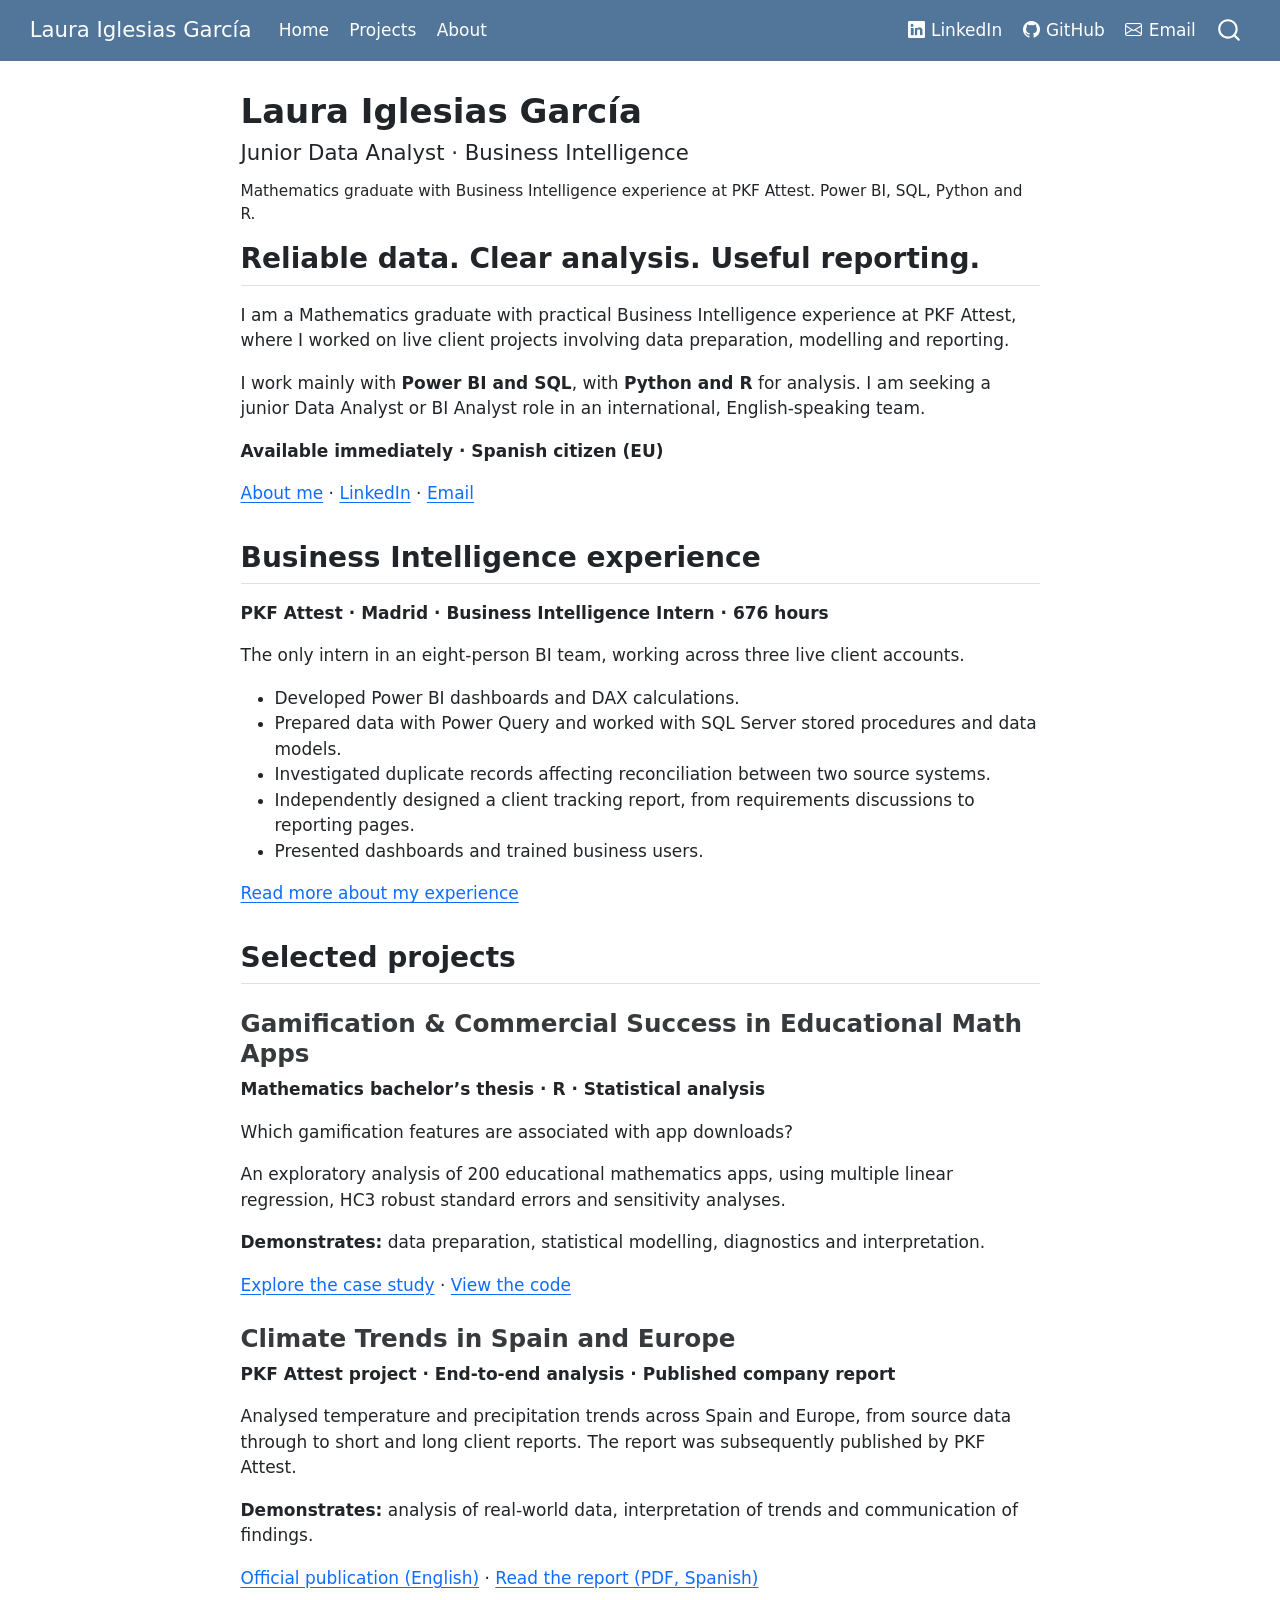
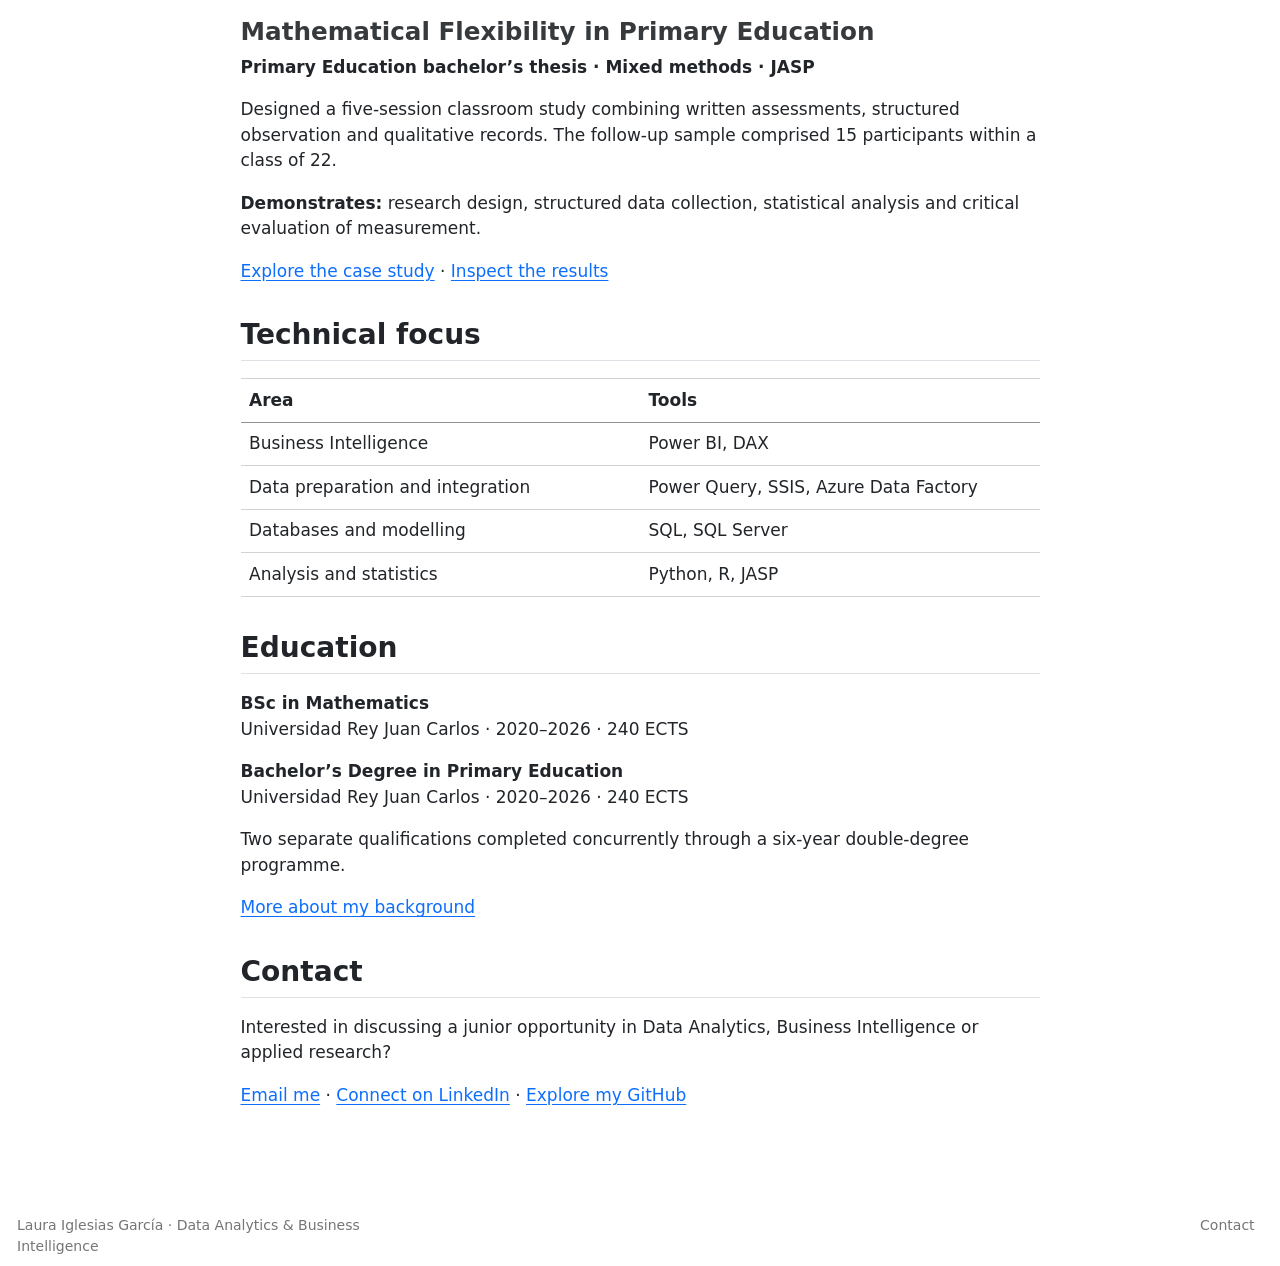
==== index.html @ 3c21c592 "Built site for gh-pages" ====
<!DOCTYPE html>
<html xmlns="http://www.w3.org/1999/xhtml" lang="en" xml:lang="en"><head>

<meta charset="utf-8">
<meta name="generator" content="quarto-1.11.9">

<meta name="viewport" content="width=device-width, initial-scale=1.0, user-scalable=yes">

<meta name="description" content="Mathematics graduate with Business Intelligence experience at PKF Attest. Power BI, SQL, Python and R.">

<title>Laura Iglesias García</title>
<style>
/* Default styles provided by pandoc.
** See https://pandoc.org/MANUAL.html#variables-for-html for config info.
*/
span.smallcaps{font-variant: small-caps;}
div.columns{display: flex; gap: 1.5em;}
div.column{flex: auto;}
@media screen {
div.columns{gap: min(4vw, 1.5em);}
div.column{overflow-x: auto;}
}
div.hanging-indent{margin-left: 1.5em; text-indent: -1.5em;}
ul.task-list{list-style: none;}
ul.task-list li input[type="checkbox"] {
  width: 0.8em;
  margin: 0 0.8em 0.2em -1em; /* quarto-specific, see https://github.com/quarto-dev/quarto-cli/issues/4556 */ 
  vertical-align: middle;
}
</style>


<script src="site_libs/quarto-nav/quarto-nav.js"></script>
<script src="site_libs/quarto-nav/headroom.min.js"></script>
<script src="site_libs/clipboard/clipboard.min.js"></script>
<script src="site_libs/quarto-search/autocomplete.umd.js"></script>
<script src="site_libs/quarto-search/fuse.min.js"></script>
<script src="site_libs/quarto-search/quarto-search.js"></script>
<meta name="quarto:offset" content="./">
<script src="site_libs/quarto-html/quarto.js" type="module"></script>
<script src="site_libs/quarto-html/tabsets/tabsets.js" type="module"></script>
<script src="site_libs/quarto-html/scrollable-regions/scrollable-regions.js" type="module"></script>
<script src="site_libs/quarto-html/popper.min.js"></script>
<script src="site_libs/quarto-html/tippy.umd.min.js"></script>
<script src="site_libs/quarto-html/anchor.min.js"></script>
<link href="site_libs/quarto-html/tippy.css" rel="stylesheet">
<link href="site_libs/quarto-html/quarto-syntax-highlighting-63b5708e65d6cd79cd7618c58d0c21e7.css" rel="stylesheet" id="quarto-text-highlighting-styles">
<script src="site_libs/bootstrap/bootstrap.min.js"></script>
<link href="site_libs/bootstrap/bootstrap-icons.css" rel="stylesheet">
<link href="site_libs/bootstrap/bootstrap-496f847ee350b268dad36aec68740ad7.min.css" rel="stylesheet" append-hash="true" id="quarto-bootstrap" data-mode="light">
<script id="quarto-search-options" type="application/json">{
  "location": "navbar",
  "copy-button": false,
  "collapse-after": 3,
  "panel-placement": "end",
  "type": "overlay",
  "limit": 50,
  "keyboard-shortcut": [
    "f",
    "/",
    "s"
  ],
  "show-item-context": false,
  "language": {
    "search-no-results-text": "No results",
    "search-matching-documents-text": "matching documents",
    "search-copy-link-title": "Copy link to search",
    "search-hide-matches-text": "Hide additional matches",
    "search-more-match-text": "more match in this document",
    "search-more-matches-text": "more matches in this document",
    "search-clear-button-title": "Clear",
    "search-text-placeholder": "",
    "search-detached-cancel-button-title": "Cancel",
    "search-submit-button-title": "Submit",
    "search-label": "Search"
  }
}</script>


<meta property="og:title" content="Laura Iglesias García">
<meta property="og:description" content="Mathematics graduate with Business Intelligence experience at PKF Attest. Power BI, SQL, Python and R.">
<meta property="og:site_name" content="Laura Iglesias García">
<meta name="twitter:title" content="Laura Iglesias García">
<meta name="twitter:description" content="Mathematics graduate with Business Intelligence experience at PKF Attest. Power BI, SQL, Python and R.">
<meta name="twitter:card" content="summary">
</head>

<body class="nav-fixed fullcontent quarto-light"><a id="quarto-skip-link" class="visually-hidden-focusable" href="#quarto-document-content">Skip to main content</a>

<div id="quarto-search-results"></div>
  <header id="quarto-header" class="headroom fixed-top">
    <nav class="navbar navbar-expand-lg " data-bs-theme="dark" aria-label="Site">
      <div class="navbar-container container-fluid">
      <div class="navbar-brand-container mx-auto">
    <a class="navbar-brand" href="./index.html">
    <span class="navbar-title">Laura Iglesias García</span>
    </a>
  </div>
          <button class="navbar-toggler" type="button" data-bs-toggle="collapse" data-bs-target="#navbarCollapse" aria-controls="navbarCollapse" aria-expanded="false" aria-label="Toggle navigation" onclick="if (window.quartoToggleHeadroom) { window.quartoToggleHeadroom(); }">
  <span class="navbar-toggler-icon"></span>
</button>
          <div class="collapse navbar-collapse" id="navbarCollapse">
            <ul class="navbar-nav navbar-nav-scroll me-auto">
  <li class="nav-item">
    <a class="nav-link active" href="./index.html" aria-current="page"> 
<span class="menu-text">Home</span></a>
  </li>  
  <li class="nav-item">
    <a class="nav-link" href="./projects.html"> 
<span class="menu-text">Projects</span></a>
  </li>  
  <li class="nav-item">
    <a class="nav-link" href="./about.html"> 
<span class="menu-text">About</span></a>
  </li>  
</ul>
            <ul class="navbar-nav navbar-nav-scroll ms-auto">
  <li class="nav-item">
    <a class="nav-link" href="https://www.linkedin.com/in/laura-iglesias-g"> <i class="bi bi-linkedin" role="img">
</i> 
<span class="menu-text">LinkedIn</span></a>
  </li>  
  <li class="nav-item">
    <a class="nav-link" href="https://github.com/lauraiglesiasgr"> <i class="bi bi-github" role="img">
</i> 
<span class="menu-text">GitHub</span></a>
  </li>  
  <li class="nav-item">
    <a class="nav-link" href="mailto:lauraiglesiasgarcia23@outlook.es"> <i class="bi bi-envelope" role="img">
</i> 
<span class="menu-text">Email</span></a>
  </li>  
</ul>
          </div> <!-- /navcollapse -->
            <div class="quarto-navbar-tools">
</div>
            <div id="quarto-search" class="" title="Search"></div>
      </div> <!-- /container-fluid -->
    </nav>
</header>
<!-- content -->
<div id="quarto-content" class="quarto-container page-columns page-rows-contents page-layout-article page-navbar">
<!-- sidebar -->
<!-- margin-sidebar -->
    
<!-- main -->
<main class="content" id="quarto-document-content" tabindex="-1">

<header id="title-block-header" class="quarto-title-block default">
<div class="quarto-title">
<h1 class="title">Laura Iglesias García</h1>
<p class="subtitle lead">Junior Data Analyst · Business Intelligence</p>
</div>

<div>
  <div class="description">
    <p>Mathematics graduate with Business Intelligence experience at PKF Attest. Power BI, SQL, Python and R.</p>
  </div>
</div>


<div class="quarto-title-meta">

    
  
    
  </div>
  


</header>


<section id="reliable-data.-clear-analysis.-useful-reporting." class="level2">
<h2 class="anchored" data-anchor-id="reliable-data.-clear-analysis.-useful-reporting.">Reliable data. Clear analysis. Useful reporting.</h2>
<p>I am a Mathematics graduate with practical Business Intelligence experience at PKF Attest, where I worked on live client projects involving data preparation, modelling and reporting.</p>
<p>I work mainly with <strong>Power BI and SQL</strong>, with <strong>Python and R</strong> for analysis. I am seeking a junior Data Analyst or BI Analyst role in an international, English-speaking team.</p>
<p><strong>Available immediately · Spanish citizen (EU)</strong></p>
<p><a href="./about.html">About me</a> · <a href="https://www.linkedin.com/in/laura-iglesias-g">LinkedIn</a> · <a href="mailto:lauraiglesiasgarcia23@outlook.es">Email</a></p>
</section>
<section id="business-intelligence-experience" class="level2">
<h2 class="anchored" data-anchor-id="business-intelligence-experience">Business Intelligence experience</h2>
<p><strong>PKF Attest · Madrid · Business Intelligence Intern · 676 hours</strong></p>
<p>The only intern in an eight-person BI team, working across three live client accounts.</p>
<ul>
<li>Developed Power BI dashboards and DAX calculations.</li>
<li>Prepared data with Power Query and worked with SQL Server stored procedures and data models.</li>
<li>Investigated duplicate records affecting reconciliation between two source systems.</li>
<li>Independently designed a client tracking report, from requirements discussions to reporting pages.</li>
<li>Presented dashboards and trained business users.</li>
</ul>
<p><a href="./about.html#business-intelligence-experience">Read more about my experience</a></p>
</section>
<section id="selected-projects" class="level2">
<h2 class="anchored" data-anchor-id="selected-projects">Selected projects</h2>
<section id="gamification-commercial-success-in-educational-math-apps" class="level3">
<h3 class="anchored" data-anchor-id="gamification-commercial-success-in-educational-math-apps">Gamification &amp; Commercial Success in Educational Math Apps</h3>
<p><strong>Mathematics bachelor’s thesis · R · Statistical analysis</strong></p>
<p>Which gamification features are associated with app downloads?</p>
<p>An exploratory analysis of 200 educational mathematics apps, using multiple linear regression, HC3 robust standard errors and sensitivity analyses.</p>
<p><strong>Demonstrates:</strong> data preparation, statistical modelling, diagnostics and interpretation.</p>
<p><a href="./gamification.html">Explore the case study</a> · <a href="https://github.com/lauraiglesiasgr/gamification-math-apps-analysis/tree/main/R">View the code</a></p>
</section>
<section id="climate-trends-in-spain-and-europe" class="level3">
<h3 class="anchored" data-anchor-id="climate-trends-in-spain-and-europe">Climate Trends in Spain and Europe</h3>
<p><strong>PKF Attest project · End-to-end analysis · Published company report</strong></p>
<p>Analysed temperature and precipitation trends across Spain and Europe, from source data through to short and long client reports. The report was subsequently published by PKF Attest.</p>
<p><strong>Demonstrates:</strong> analysis of real-world data, interpretation of trends and communication of findings.</p>
<p><a href="https://www.pkf-attest.es/tecnologia/en/novedades-itc/informe-clima-2025-datos-power-bi/">Official publication (English)</a> · <a href="https://www.pkf-attest.es/tecnologia/wp-content/uploads/sites/2/2025/09/Informe-Clima-2025-min.pdf">Read the report (PDF, Spanish)</a></p>
</section>
<section id="mathematical-flexibility-in-primary-education" class="level3">
<h3 class="anchored" data-anchor-id="mathematical-flexibility-in-primary-education">Mathematical Flexibility in Primary Education</h3>
<p><strong>Primary Education bachelor’s thesis · Mixed methods · JASP</strong></p>
<p>Designed a five-session classroom study combining written assessments, structured observation and qualitative records. The follow-up sample comprised 15 participants within a class of 22.</p>
<p><strong>Demonstrates:</strong> research design, structured data collection, statistical analysis and critical evaluation of measurement.</p>
<p><a href="./mathematical-flexibility/index.html">Explore the case study</a> · <a href="./mathematical-flexibility/evidence.html">Inspect the results</a></p>
</section>
</section>
<section id="technical-focus" class="level2">
<h2 class="anchored" data-anchor-id="technical-focus">Technical focus</h2>
<table class="caption-top table">
<colgroup>
<col style="width: 50%">
<col style="width: 50%">
</colgroup>
<thead>
<tr class="header">
<th>Area</th>
<th>Tools</th>
</tr>
</thead>
<tbody>
<tr class="odd">
<td>Business Intelligence</td>
<td>Power BI, DAX</td>
</tr>
<tr class="even">
<td>Data preparation and integration</td>
<td>Power Query, SSIS, Azure Data Factory</td>
</tr>
<tr class="odd">
<td>Databases and modelling</td>
<td>SQL, SQL Server</td>
</tr>
<tr class="even">
<td>Analysis and statistics</td>
<td>Python, R, JASP</td>
</tr>
</tbody>
</table>
</section>
<section id="education" class="level2">
<h2 class="anchored" data-anchor-id="education">Education</h2>
<p><strong>BSc in Mathematics</strong><br>
Universidad Rey Juan Carlos · 2020–2026 · 240 ECTS</p>
<p><strong>Bachelor’s Degree in Primary Education</strong><br>
Universidad Rey Juan Carlos · 2020–2026 · 240 ECTS</p>
<p>Two separate qualifications completed concurrently through a six-year double-degree programme.</p>
<p><a href="./about.html#education">More about my background</a></p>
</section>
<section id="contact" class="level2">
<h2 class="anchored" data-anchor-id="contact">Contact</h2>
<p>Interested in discussing a junior opportunity in Data Analytics, Business Intelligence or applied research?</p>
<p><a href="mailto:lauraiglesiasgarcia23@outlook.es">Email me</a> · <a href="https://www.linkedin.com/in/laura-iglesias-g">Connect on LinkedIn</a> · <a href="https://github.com/lauraiglesiasgr">Explore my GitHub</a></p>


</section>

</main> <!-- /main -->
<script id="quarto-html-after-body" type="application/javascript">
  window.document.addEventListener("DOMContentLoaded", function (event) {
    const icon = "";
    const anchorJS = new window.AnchorJS();
    anchorJS.options = {
      placement: 'right',
      icon: icon
    };
    anchorJS.add('.anchored');
    const isCodeAnnotation = (el) => {
      for (const clz of el.classList) {
        if (clz.startsWith('code-annotation-')) {                     
          return true;
        }
      }
      return false;
    }
    const onCopySuccess = function(e) {
      // button target
      const button = e.trigger;
      // don't keep focus
      button.blur();
      // flash "checked"
      button.classList.add('code-copy-button-checked');
      var currentTitle = button.getAttribute("title");
      button.setAttribute("title", "Copied!");
      let tooltip;
      if (window.bootstrap) {
        button.setAttribute("data-bs-toggle", "tooltip");
        button.setAttribute("data-bs-placement", "left");
        button.setAttribute("data-bs-title", "Copied!");
        tooltip = new bootstrap.Tooltip(button, 
          { trigger: "manual", 
            customClass: "code-copy-button-tooltip",
            offset: [0, -8]});
        tooltip.show();    
      }
      setTimeout(function() {
        if (tooltip) {
          tooltip.hide();
          button.removeAttribute("data-bs-title");
          button.removeAttribute("data-bs-toggle");
          button.removeAttribute("data-bs-placement");
        }
        button.setAttribute("title", currentTitle);
        button.classList.remove('code-copy-button-checked');
      }, 1000);
      // clear code selection
      e.clearSelection();
    }
    const getTextToCopy = function(trigger) {
      const outerScaffold = trigger.parentElement.cloneNode(true);
      const codeEl = outerScaffold.querySelector('code');
      for (const childEl of codeEl.children) {
        if (isCodeAnnotation(childEl)) {
          childEl.remove();
        }
      }
      return codeEl.innerText;
    }
    const clipboard = new window.ClipboardJS('.code-copy-button:not([data-in-quarto-modal])', {
      text: getTextToCopy
    });
    clipboard.on('success', onCopySuccess);
    if (window.document.getElementById('quarto-embedded-source-code-modal')) {
      const clipboardModal = new window.ClipboardJS('.code-copy-button[data-in-quarto-modal]', {
        text: getTextToCopy,
        container: window.document.getElementById('quarto-embedded-source-code-modal')
      });
      clipboardModal.on('success', onCopySuccess);
    }
      var localhostRegex = new RegExp(/^(?:http|https):\/\/localhost\:?[0-9]*\//);
      var mailtoRegex = new RegExp(/^mailto:/);
        var filterRegex = new RegExp("https:\/\/lauraiglesiasgr\.github\.io\/gamification-math-apps-analysis\/");
      var isInternal = (href) => {
          return filterRegex.test(href) || localhostRegex.test(href) || mailtoRegex.test(href);
      }
      // Inspect non-navigation links and adorn them if external
      window.quartoDecorateExternalLinks = function (root) {
     var links = (root || window.document).querySelectorAll('a[href]:not(.nav-link):not(.navbar-brand):not(.toc-action):not(.sidebar-link):not(.sidebar-item-toggle):not(.pagination-link):not(.no-external):not([aria-hidden]):not(.dropdown-item):not(.quarto-navigation-tool):not(.about-link)');
      for (var i=0; i<links.length; i++) {
        const link = links[i];
        if (!isInternal(link.href)) {
          // undo the damage that might have been done by quarto-nav.js in the case of
          // links that we want to consider external
          if (link.dataset.originalHref !== undefined) {
            link.href = link.dataset.originalHref;
          }
          if (!link.classList.contains('no-external-icon')) {
          }
        }
      }
      };
      window.quartoDecorateExternalLinks(window.document);
    // Esc closes the popup (WCAG 1.4.13) and focus leaving both trigger and
    // popup closes it (WCAG 2.4.11); tippy handles neither for interactive popups.
    const hideOnEscAndFocusOut = {
      name: 'hideOnEscAndFocusOut',
      defaultValue: true,
      fn(instance) {
        const dismiss = () => {
          // A show scheduled by the trigger delay would otherwise reopen it
          instance.clearDelayTimeouts();
          instance.hide();
        };
        const onKeyDown = (event) => {
          if (event.key !== 'Escape') {
            return;
          }
          // Keep Esc from also reaching page handlers (e.g. reveal.js overview),
          // except an open reveal.js slide menu, which Esc should close too.
          // The menu handles keys only when its keyboard option is on.
          const menuHandlesEsc = window.Reveal?.getPlugin?.('menu')?.isOpen() &&
            window.Reveal.getConfig().menu?.keyboard !== false;
          if (!menuHandlesEsc) {
            event.stopPropagation();
          }
          if (instance.popper.contains(window.document.activeElement)) {
            // Disabled while refocusing so the focus trigger does not reopen it
            instance.disable();
            instance.reference.focus();
            instance.enable();
          }
          dismiss();
        };
        const onFocusOut = (event) => {
          const target = event.relatedTarget;
          if (target && !instance.reference.contains(target) &&
              !instance.popper.contains(target)) {
            dismiss();
          }
        };
        // On the trigger too: a click trigger (code-annotations: select) has no
        // blur handling. Attached for the instance's lifetime so leaving the
        // trigger also cancels a show still pending on the trigger delay.
        instance.reference.addEventListener('focusout', onFocusOut);
        return {
          onShow() {
            window.document.addEventListener('keydown', onKeyDown, true);
            instance.popper.addEventListener('focusout', onFocusOut);
          },
          onHide() {
            window.document.removeEventListener('keydown', onKeyDown, true);
            instance.popper.removeEventListener('focusout', onFocusOut);
          },
          onDestroy() {
            instance.reference.removeEventListener('focusout', onFocusOut);
          },
        };
      },
    };
    function tippyHover(el, contentFn, onTriggerFn, onUntriggerFn) {
      const config = {
        allowHTML: true,
        maxWidth: 500,
        delay: 100,
        arrow: false,
        appendTo: function(el) {
            return el.parentElement;
        },
        interactive: true,
        interactiveBorder: 10,
        theme: 'quarto',
        placement: 'bottom-start',
        plugins: [hideOnEscAndFocusOut],
      };
      if (contentFn) {
        config.content = contentFn;
      }
      if (onTriggerFn) {
        config.onTrigger = onTriggerFn;
      }
      if (onUntriggerFn) {
        config.onUntrigger = onUntriggerFn;
      }
      window.tippy(el, config); 
    }
    const noterefs = window.document.querySelectorAll('a[role="doc-noteref"]');
    for (var i=0; i<noterefs.length; i++) {
      const ref = noterefs[i];
      tippyHover(ref, function() {
        // use id or data attribute instead here
        let href = ref.getAttribute('data-footnote-href') || ref.getAttribute('href');
        try { href = new URL(href).hash; } catch {}
        const id = href.replace(/^#\/?/, "");
        const note = window.document.getElementById(id);
        if (note) {
          return note.innerHTML;
        } else {
          return "";
        }
      });
    }
    const xrefs = window.document.querySelectorAll('a.quarto-xref');
    const processXRef = (id, note) => {
      // Strip column container classes
      const stripColumnClz = (el) => {
        el.classList.remove("page-full", "page-columns");
        if (el.children) {
          for (const child of el.children) {
            stripColumnClz(child);
          }
        }
      }
      stripColumnClz(note)
      if (id === null || id.startsWith('sec-')) {
        // Special case sections, only their first couple elements
        const container = document.createElement("div");
        if (note.children && note.children.length > 2) {
          container.appendChild(note.children[0].cloneNode(true));
          for (let i = 1; i < note.children.length; i++) {
            const child = note.children[i];
            if (child.tagName === "P" && child.innerText === "") {
              continue;
            } else {
              container.appendChild(child.cloneNode(true));
              break;
            }
          }
          if (window.Quarto?.typesetMath) {
            window.Quarto.typesetMath(container);
          }
          return container.innerHTML
        } else {
          if (window.Quarto?.typesetMath) {
            window.Quarto.typesetMath(note);
          }
          return note.innerHTML;
        }
      } else {
        // Remove any anchor links if they are present
        const anchorLink = note.querySelector('a.anchorjs-link');
        if (anchorLink) {
          anchorLink.remove();
        }
        if (window.Quarto?.typesetMath) {
          window.Quarto.typesetMath(note);
        }
        if (note.classList.contains("callout")) {
          return note.outerHTML;
        } else {
          return note.innerHTML;
        }
      }
    }
    for (var i=0; i<xrefs.length; i++) {
      const xref = xrefs[i];
      tippyHover(xref, undefined, function(instance) {
        instance.disable();
        let url = xref.getAttribute('href');
        let hash = undefined; 
        if (url.startsWith('#')) {
          hash = url;
        } else {
          try { hash = new URL(url).hash; } catch {}
        }
        if (hash) {
          const id = hash.replace(/^#\/?/, "");
          const note = window.document.getElementById(id);
          if (note !== null) {
            try {
              const html = processXRef(id, note.cloneNode(true));
              instance.setContent(html);
            } finally {
              instance.enable();
              instance.show();
            }
          } else {
            // See if we can fetch this
            fetch(url.split('#')[0])
            .then(res => res.text())
            .then(html => {
              const parser = new DOMParser();
              const htmlDoc = parser.parseFromString(html, "text/html");
              const note = htmlDoc.getElementById(id);
              if (note !== null) {
                const html = processXRef(id, note);
                instance.setContent(html);
              } 
            }).finally(() => {
              instance.enable();
              instance.show();
            });
          }
        } else {
          // See if we can fetch a full url (with no hash to target)
          // This is a special case and we should probably do some content thinning / targeting
          fetch(url)
          .then(res => res.text())
          .then(html => {
            const parser = new DOMParser();
            const htmlDoc = parser.parseFromString(html, "text/html");
            const note = htmlDoc.querySelector('main.content');
            if (note !== null) {
              // This should only happen for chapter cross references
              // (since there is no id in the URL)
              // remove the first header
              if (note.children.length > 0 && note.children[0].tagName === "HEADER") {
                note.children[0].remove();
              }
              const html = processXRef(null, note);
              instance.setContent(html);
            } 
          }).finally(() => {
            instance.enable();
            instance.show();
          });
        }
      }, function(instance) {
      });
    }
        let selectedAnnoteEl;
        const selectorForAnnotation = ( cell, annotation) => {
          let cellAttr = 'data-code-cell="' + cell + '"';
          let lineAttr = 'data-code-annotation="' +  annotation + '"';
          const selector = 'span[' + cellAttr + '][' + lineAttr + ']';
          return selector;
        }
        const selectCodeLines = (annoteEl) => {
          const doc = window.document;
          const targetCell = annoteEl.getAttribute("data-target-cell");
          const targetAnnotation = annoteEl.getAttribute("data-target-annotation");
          const annoteSpan = window.document.querySelector(selectorForAnnotation(targetCell, targetAnnotation));
          const lines = annoteSpan.getAttribute("data-code-lines").split(",");
          const lineIds = lines.map((line) => {
            return targetCell + "-" + line;
          })
          // Each band is positioned against its own containing block, which is
          // not the offsetParent of the lines, so place it from client rects.
          const placeBand = (band, firstEl, lastEl, codeBlock) => {
            const container = band.offsetParent;
            if (container === null) {
              return;
            }
            const containerRect = container.getBoundingClientRect();
            // Reveal.js scales slides with a transform, so convert client
            // pixels back to the CSS pixels of the container.
            const scale = containerRect.height / container.offsetHeight || 1;
            const firstRect = firstEl.getBoundingClientRect();
            const lastRect = lastEl.getBoundingClientRect();
            const top = (firstRect.top - containerRect.top) / scale - container.clientTop + container.scrollTop;
            const height = (lastRect.bottom - firstRect.top) / scale;
            band.style.top = top - 2 + "px";
            band.style.height = height + 4 + "px";
            if (codeBlock) {
              // Without the copy button wrapper, the containing block is wider
              // than the code block, so span the code block explicitly.
              const blockRect = codeBlock.getBoundingClientRect();
              band.style.left = (blockRect.left - containerRect.left) / scale - container.clientLeft + container.scrollLeft + "px";
              band.style.width = blockRect.width / scale + "px";
            }
          };
          if (lineIds.length > 0) {
            const el = window.document.getElementById(lineIds[0]);
            const lastEl = window.document.getElementById(lineIds[lineIds.length - 1]);
            const parent = el.parentElement.parentElement;
            // cook up a div (if necessary) and position it
            let div = window.document.getElementById("code-annotation-line-highlight");
            if (div === null) {
              div = window.document.createElement("div");
              div.setAttribute("id", "code-annotation-line-highlight");
              div.style.position = 'absolute';
              parent.appendChild(div);
            }
            placeBand(div, el, lastEl, parent.closest("div.sourceCode") || parent);
            let gutterDiv = window.document.getElementById("code-annotation-line-highlight-gutter");
            if (gutterDiv === null) {
              gutterDiv = window.document.createElement("div");
              gutterDiv.setAttribute("id", "code-annotation-line-highlight-gutter");
              gutterDiv.style.position = 'absolute';
              const codeCell = window.document.getElementById(targetCell);
              const gutter = codeCell.querySelector('.code-annotation-gutter');
              gutter.appendChild(gutterDiv);
            }
            placeBand(gutterDiv, el, lastEl);
            selectedAnnoteEl = annoteEl;
          }
        };
        const unselectCodeLines = () => {
          const elementsIds = ["code-annotation-line-highlight", "code-annotation-line-highlight-gutter"];
          elementsIds.forEach((elId) => {
            const div = window.document.getElementById(elId);
            if (div) {
              div.remove();
            }
          });
          selectedAnnoteEl = undefined;
        };
          // Handle positioning of the toggle
      window.addEventListener(
        "resize",
        throttle(() => {
          elRect = undefined;
          if (selectedAnnoteEl) {
            selectCodeLines(selectedAnnoteEl);
          }
        }, 10)
      );
      function throttle(fn, ms) {
      let throttle = false;
      let timer;
        return (...args) => {
          if(!throttle) { // first call gets through
              fn.apply(this, args);
              throttle = true;
          } else { // all the others get throttled
              if(timer) clearTimeout(timer); // cancel #2
              timer = setTimeout(() => {
                fn.apply(this, args);
                timer = throttle = false;
              }, ms);
          }
        };
      }
        // Attach click handler to the DT
        const annoteDls = window.document.querySelectorAll('dt[data-target-cell]');
        for (const annoteDlNode of annoteDls) {
          annoteDlNode.addEventListener('click', (event) => {
            const clickedEl = event.target;
            if (clickedEl !== selectedAnnoteEl) {
              unselectCodeLines();
              const activeEl = window.document.querySelector('dt[data-target-cell].code-annotation-active');
              if (activeEl) {
                activeEl.classList.remove('code-annotation-active');
              }
              selectCodeLines(clickedEl);
              clickedEl.classList.add('code-annotation-active');
            } else {
              // Unselect the line
              unselectCodeLines();
              clickedEl.classList.remove('code-annotation-active');
            }
          });
        }
    const findCites = (el) => {
      const parentEl = el.parentElement;
      if (parentEl) {
        const cites = parentEl.dataset.cites;
        if (cites) {
          return {
            el,
            cites: cites.split(' ')
          };
        } else {
          return findCites(el.parentElement)
        }
      } else {
        return undefined;
      }
    };
    var bibliorefs = window.document.querySelectorAll('a[role="doc-biblioref"]');
    for (var i=0; i<bibliorefs.length; i++) {
      const ref = bibliorefs[i];
      const citeInfo = findCites(ref);
      if (citeInfo) {
        tippyHover(citeInfo.el, function() {
          var popup = window.document.createElement('div');
          citeInfo.cites.forEach(function(cite) {
            var citeDiv = window.document.createElement('div');
            citeDiv.classList.add('hanging-indent');
            citeDiv.classList.add('csl-entry');
            var biblioDiv = window.document.getElementById('ref-' + cite);
            if (biblioDiv) {
              citeDiv.innerHTML = biblioDiv.innerHTML;
            }
            popup.appendChild(citeDiv);
          });
          return popup.innerHTML;
        });
      }
    }
  });
  </script>
  <script type="application/javascript">
  window.quartoScrollableRegionsLabels = {"code":"Scrollable code","output":"Scrollable output"};
  </script>
</div> <!-- /content -->
<footer class="footer">
  <div class="nav-footer">
    <div class="nav-footer-left">
<p>Laura Iglesias García · Data Analytics &amp; Business Intelligence</p>
</div>   
    <div class="nav-footer-center">
      &nbsp;
    </div>
    <div class="nav-footer-right">
      <ul class="footer-items list-unstyled">
    <li class="nav-item">
    <a class="nav-link" href="mailto:lauraiglesiasgarcia23@outlook.es">
<p>Contact</p>
</a>
  </li>  
</ul>
    </div>
  </div>
</footer>




</body></html>
---- site_libs/quarto-html/tippy.css ----
.tippy-box[data-animation=fade][data-state=hidden]{opacity:0}[data-tippy-root]{max-width:calc(100vw - 10px)}.tippy-box{position:relative;background-color:#333;color:#fff;border-radius:4px;font-size:14px;line-height:1.4;white-space:normal;outline:0;transition-property:transform,visibility,opacity}.tippy-box[data-placement^=top]>.tippy-arrow{bottom:0}.tippy-box[data-placement^=top]>.tippy-arrow:before{bottom:-7px;left:0;border-width:8px 8px 0;border-top-color:initial;transform-origin:center top}.tippy-box[data-placement^=bottom]>.tippy-arrow{top:0}.tippy-box[data-placement^=bottom]>.tippy-arrow:before{top:-7px;left:0;border-width:0 8px 8px;border-bottom-color:initial;transform-origin:center bottom}.tippy-box[data-placement^=left]>.tippy-arrow{right:0}.tippy-box[data-placement^=left]>.tippy-arrow:before{border-width:8px 0 8px 8px;border-left-color:initial;right:-7px;transform-origin:center left}.tippy-box[data-placement^=right]>.tippy-arrow{left:0}.tippy-box[data-placement^=right]>.tippy-arrow:before{left:-7px;border-width:8px 8px 8px 0;border-right-color:initial;transform-origin:center right}.tippy-box[data-inertia][data-state=visible]{transition-timing-function:cubic-bezier(.54,1.5,.38,1.11)}.tippy-arrow{width:16px;height:16px;color:#333}.tippy-arrow:before{content:"";position:absolute;border-color:transparent;border-style:solid}.tippy-content{position:relative;padding:5px 9px;z-index:1}
---- site_libs/quarto-html/quarto-syntax-highlighting-63b5708e65d6cd79cd7618c58d0c21e7.css ----
/* quarto syntax highlight colors */
:root {
  --quarto-hl-ot-color: #003B4F;
  --quarto-hl-at-color: #657422;
  --quarto-hl-ss-color: #20794D;
  --quarto-hl-an-color: #5E5E5E;
  --quarto-hl-fu-color: #4758AB;
  --quarto-hl-st-color: #20794D;
  --quarto-hl-cf-color: #003B4F;
  --quarto-hl-op-color: #5E5E5E;
  --quarto-hl-er-color: #AD0000;
  --quarto-hl-bn-color: #AD0000;
  --quarto-hl-al-color: #AD0000;
  --quarto-hl-va-color: #111111;
  --quarto-hl-bu-color: inherit;
  --quarto-hl-ex-color: inherit;
  --quarto-hl-pp-color: #AD0000;
  --quarto-hl-in-color: #5E5E5E;
  --quarto-hl-vs-color: #20794D;
  --quarto-hl-wa-color: #5E5E5E;
  --quarto-hl-do-color: #5E5E5E;
  --quarto-hl-im-color: #00769E;
  --quarto-hl-ch-color: #20794D;
  --quarto-hl-dt-color: #AD0000;
  --quarto-hl-fl-color: #AD0000;
  --quarto-hl-co-color: #5E5E5E;
  --quarto-hl-cv-color: #5E5E5E;
  --quarto-hl-cn-color: #8f5902;
  --quarto-hl-sc-color: #5E5E5E;
  --quarto-hl-dv-color: #AD0000;
  --quarto-hl-kw-color: #003B4F;
}

/* other quarto variables */
:root {
  --quarto-font-monospace: SFMono-Regular, Menlo, Monaco, Consolas, "Liberation Mono", "Courier New", monospace;
}

/* syntax highlight based on Pandoc's rules */
pre > code.sourceCode > span {
  color: #003B4F;
}

code.sourceCode > span {
  color: #003B4F;
}

div.sourceCode,
div.sourceCode pre.sourceCode {
  color: #003B4F;
}

/* Normal */
code span {
  color: #003B4F;
}

/* Alert */
code span.al {
  color: #AD0000;
  font-style: inherit;
}

/* Annotation */
code span.an {
  color: #5E5E5E;
  font-style: inherit;
}

/* Attribute */
code span.at {
  color: #657422;
  font-style: inherit;
}

/* BaseN */
code span.bn {
  color: #AD0000;
  font-style: inherit;
}

/* BuiltIn */
code span.bu {
  font-style: inherit;
}

/* ControlFlow */
code span.cf {
  color: #003B4F;
  font-weight: bold;
  font-style: inherit;
}

/* Char */
code span.ch {
  color: #20794D;
  font-style: inherit;
}

/* Constant */
code span.cn {
  color: #8f5902;
  font-style: inherit;
}

/* Comment */
code span.co {
  color: #5E5E5E;
  font-style: inherit;
}

/* CommentVar */
code span.cv {
  color: #5E5E5E;
  font-style: italic;
}

/* Documentation */
code span.do {
  color: #5E5E5E;
  font-style: italic;
}

/* DataType */
code span.dt {
  color: #AD0000;
  font-style: inherit;
}

/* DecVal */
code span.dv {
  color: #AD0000;
  font-style: inherit;
}

/* Error */
code span.er {
  color: #AD0000;
  font-style: inherit;
}

/* Extension */
code span.ex {
  font-style: inherit;
}

/* Float */
code span.fl {
  color: #AD0000;
  font-style: inherit;
}

/* Function */
code span.fu {
  color: #4758AB;
  font-style: inherit;
}

/* Import */
code span.im {
  color: #00769E;
  font-style: inherit;
}

/* Information */
code span.in {
  color: #5E5E5E;
  font-style: inherit;
}

/* Keyword */
code span.kw {
  color: #003B4F;
  font-weight: bold;
  font-style: inherit;
}

/* Operator */
code span.op {
  color: #5E5E5E;
  font-style: inherit;
}

/* Other */
code span.ot {
  color: #003B4F;
  font-style: inherit;
}

/* Preprocessor */
code span.pp {
  color: #AD0000;
  font-style: inherit;
}

/* SpecialChar */
code span.sc {
  color: #5E5E5E;
  font-style: inherit;
}

/* SpecialString */
code span.ss {
  color: #20794D;
  font-style: inherit;
}

/* String */
code span.st {
  color: #20794D;
  font-style: inherit;
}

/* Variable */
code span.va {
  color: #111111;
  font-style: inherit;
}

/* VerbatimString */
code span.vs {
  color: #20794D;
  font-style: inherit;
}

/* Warning */
code span.wa {
  color: #5E5E5E;
  font-style: italic;
}

.prevent-inlining {
  content: "</";
}

/*# sourceMappingURL=054cc16b9e9817627be6994582d2ffb5.css.map */
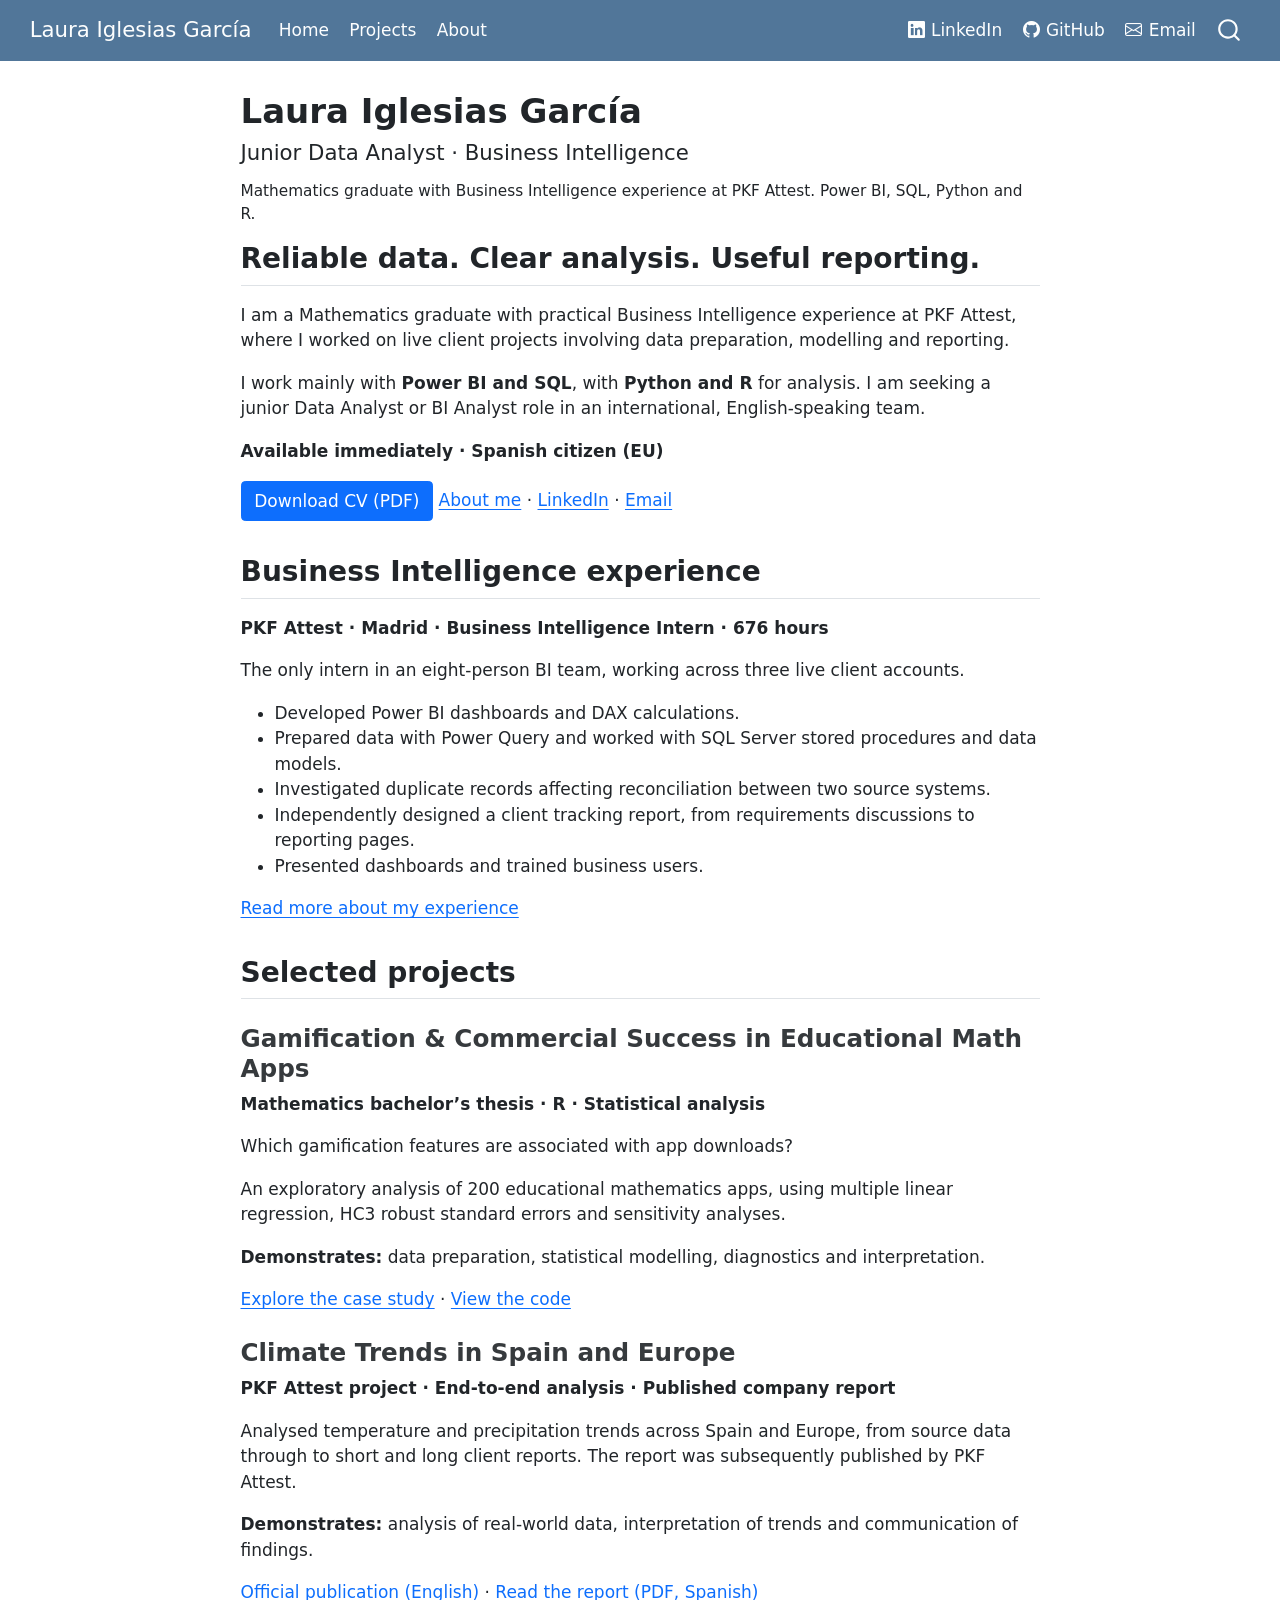
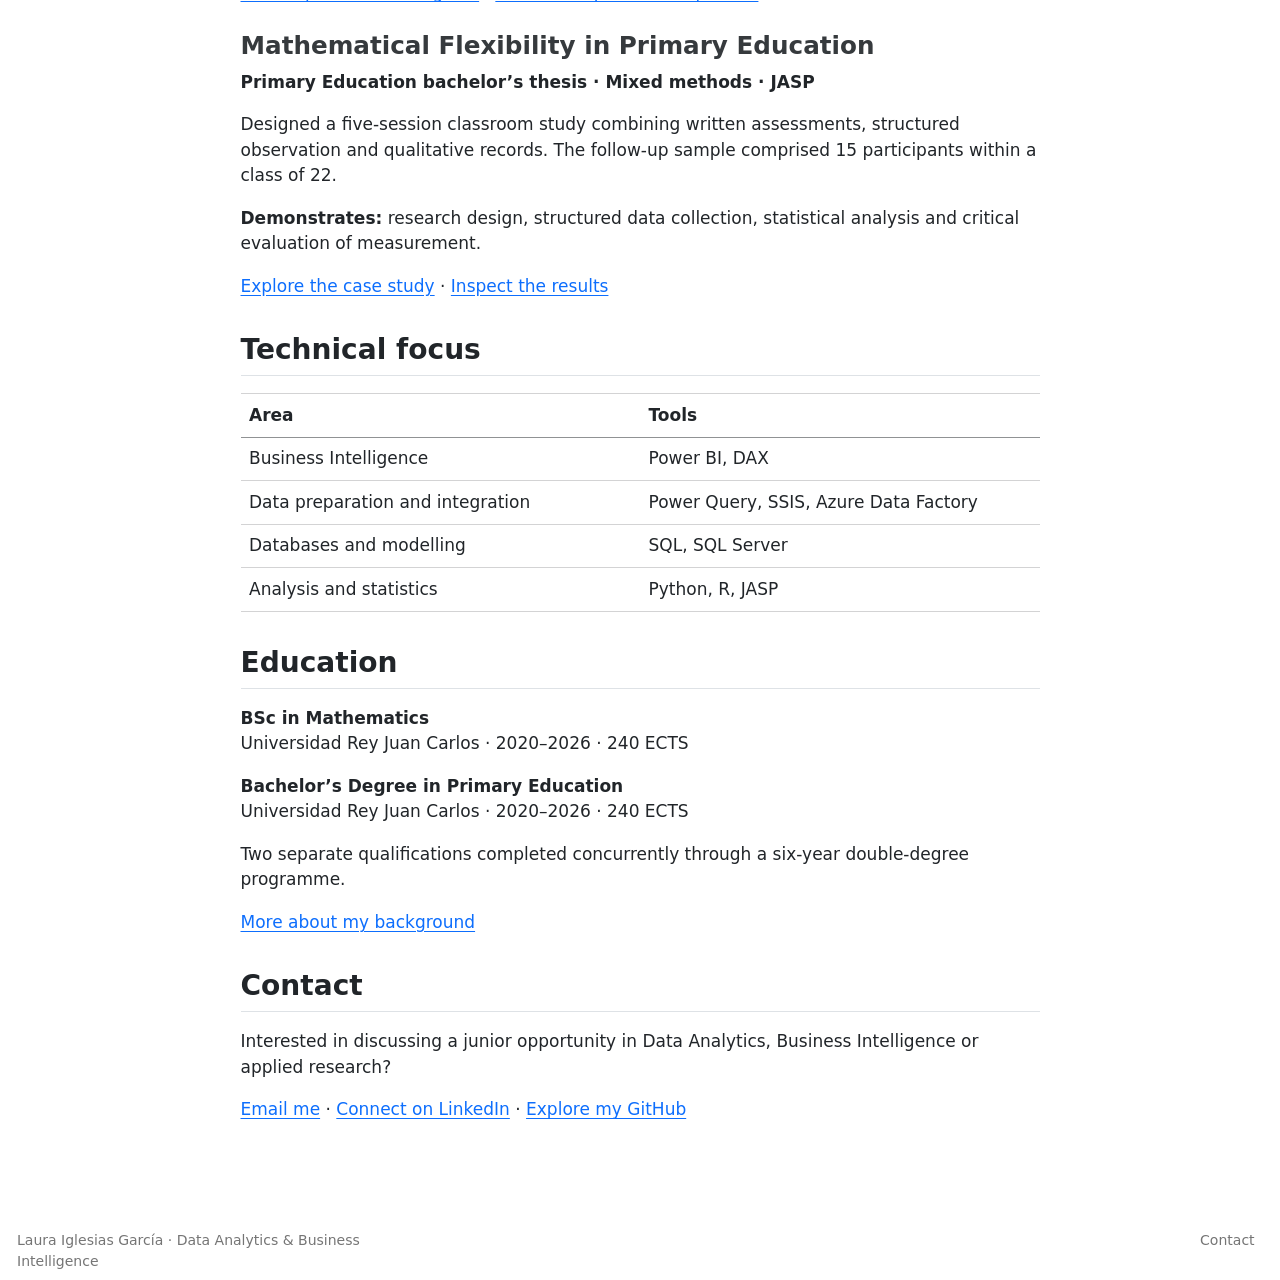
==== commit f4c6db19: "Built site for gh-pages" ====
--- a/index.html
+++ b/index.html
@@ -176,7 +176,7 @@
 <p>I am a Mathematics graduate with practical Business Intelligence experience at PKF Attest, where I worked on live client projects involving data preparation, modelling and reporting.</p>
 <p>I work mainly with <strong>Power BI and SQL</strong>, with <strong>Python and R</strong> for analysis. I am seeking a junior Data Analyst or BI Analyst role in an international, English-speaking team.</p>
 <p><strong>Available immediately · Spanish citizen (EU)</strong></p>
-<p><a href="./about.html">About me</a> · <a href="https://www.linkedin.com/in/laura-iglesias-g">LinkedIn</a> · <a href="mailto:lauraiglesiasgarcia23@outlook.es">Email</a></p>
+<p><a href="Laura_Iglesias_García_CV.pdf" class="btn btn-primary">Download CV (PDF)</a> <a href="./about.html">About me</a> · <a href="https://www.linkedin.com/in/laura-iglesias-g">LinkedIn</a> · <a href="mailto:lauraiglesiasgarcia23@outlook.es">Email</a></p>
 </section>
 <section id="business-intelligence-experience" class="level2">
 <h2 class="anchored" data-anchor-id="business-intelligence-experience">Business Intelligence experience</h2>
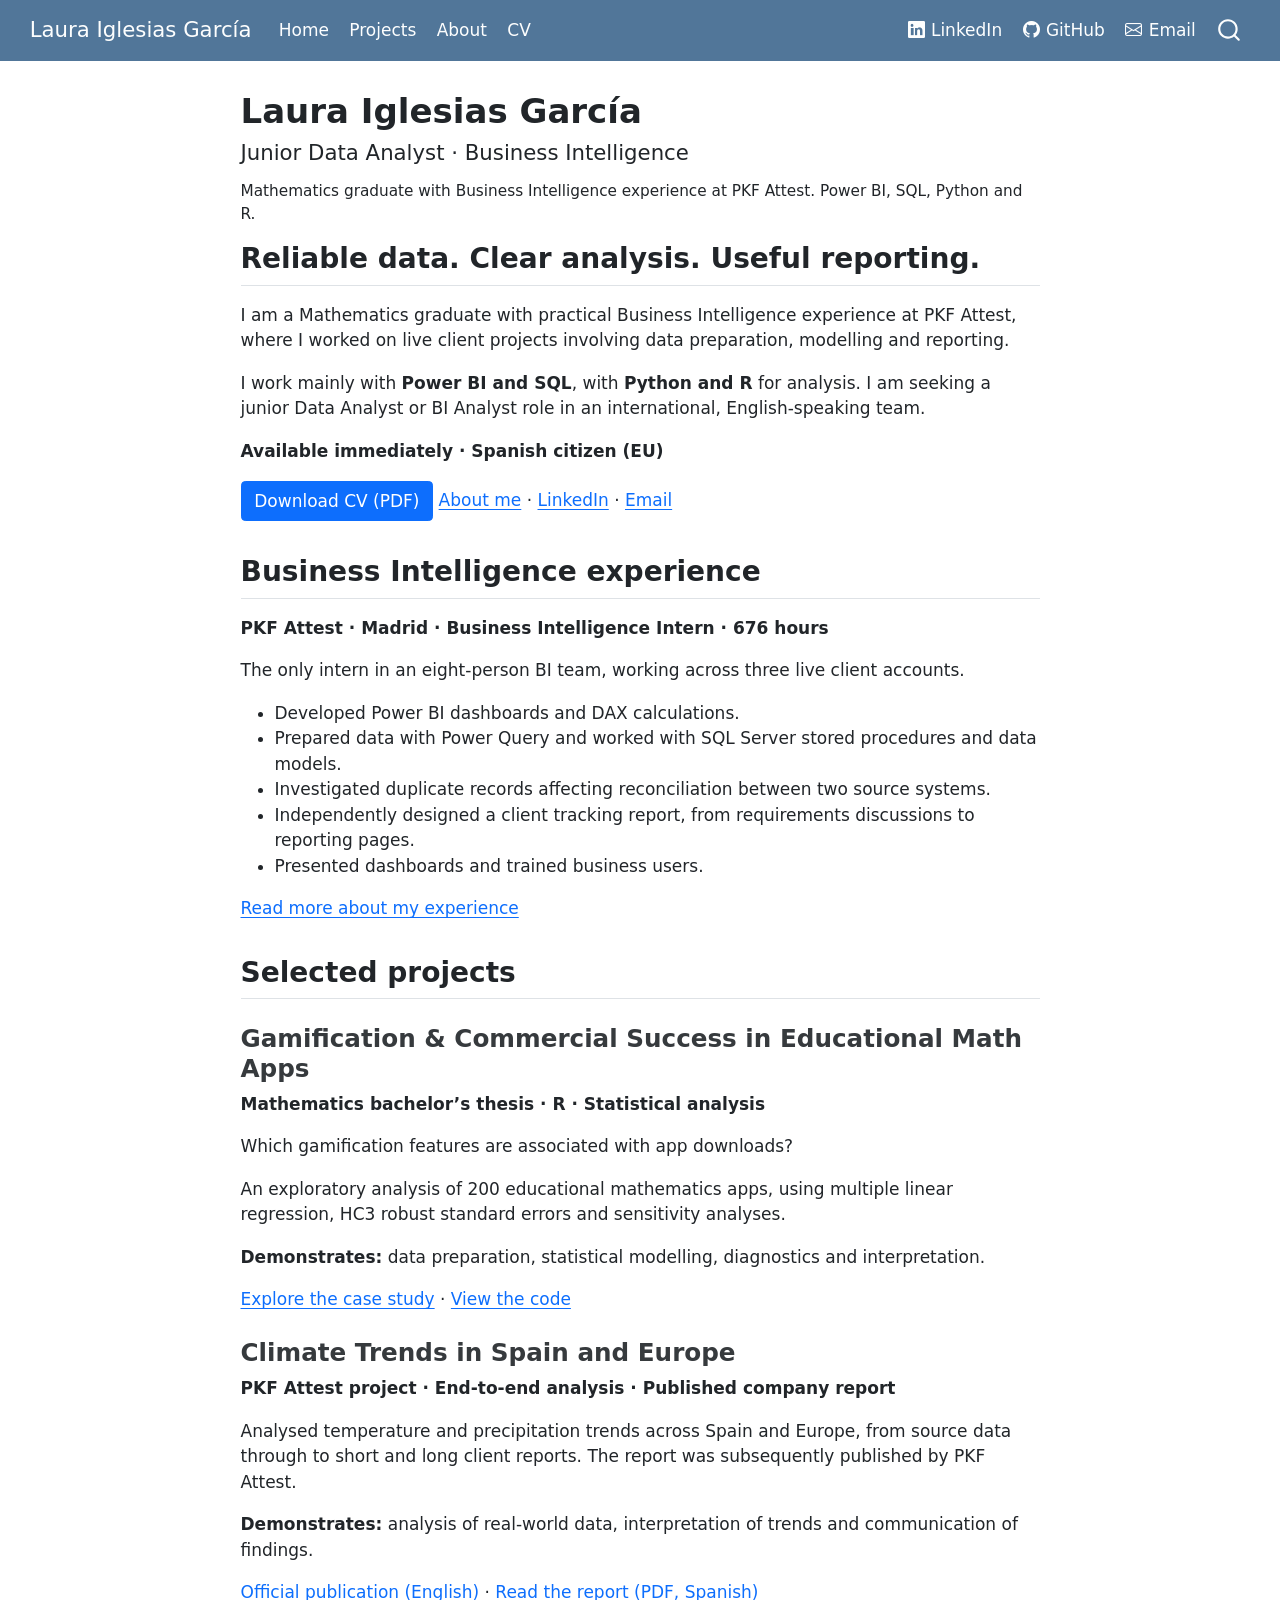
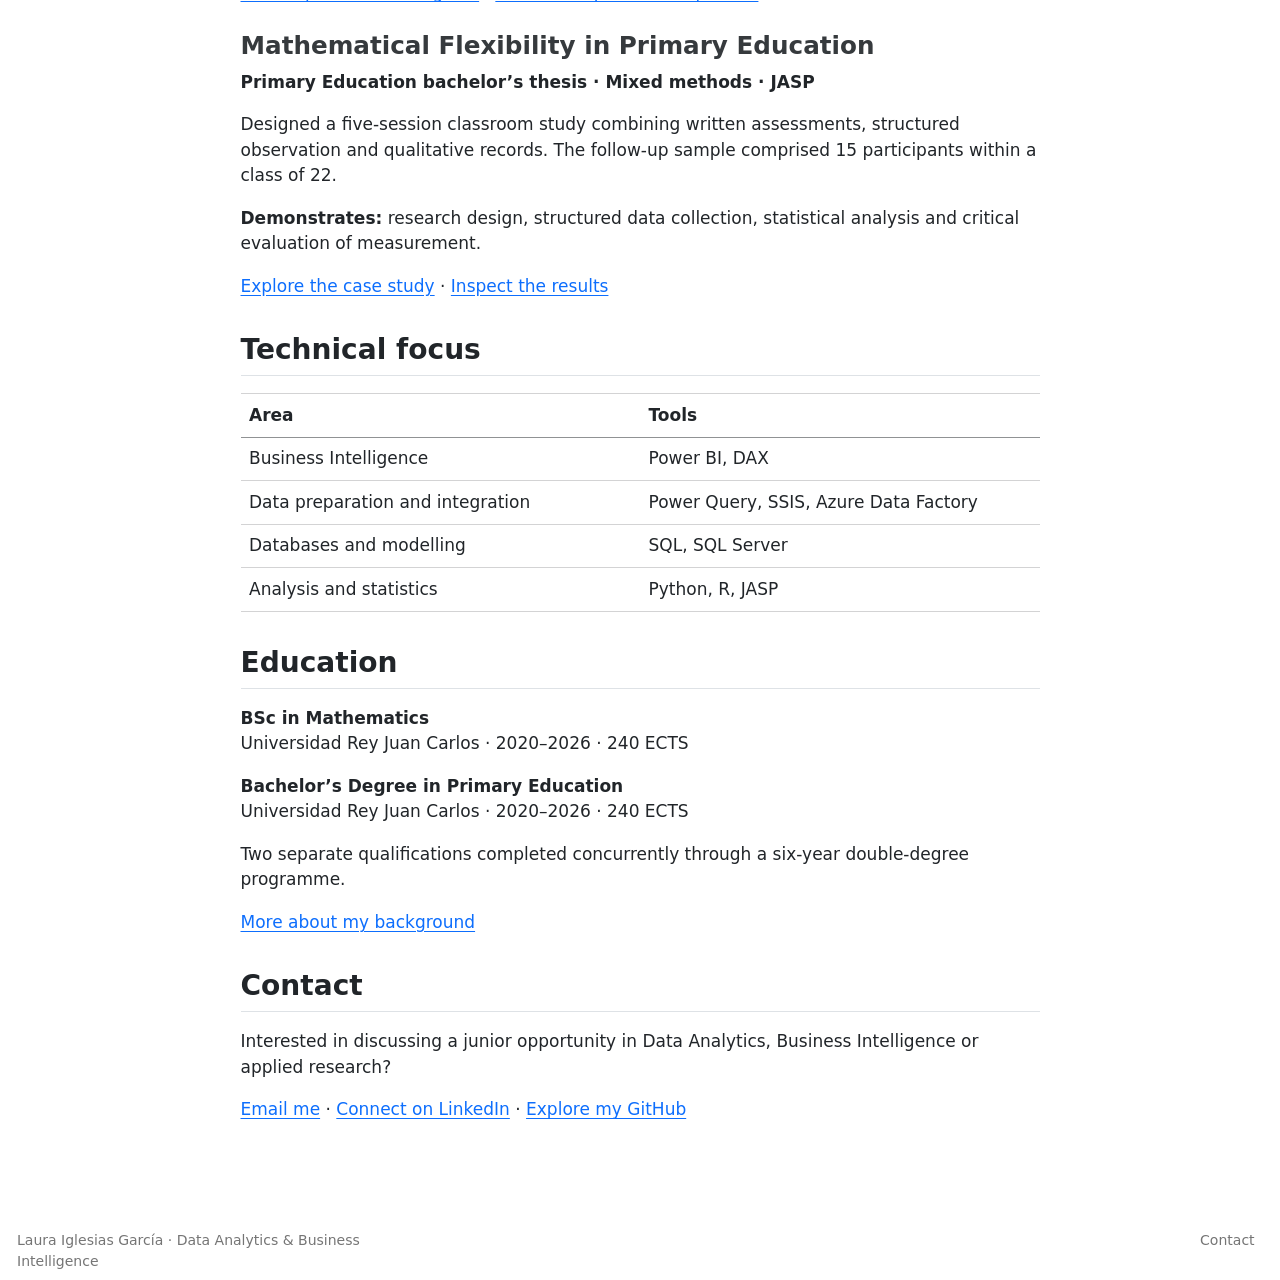
==== commit 4d6d0839: "Built site for gh-pages" ====
--- a/index.html
+++ b/index.html
@@ -47,7 +47,7 @@
 <link href="site_libs/quarto-html/quarto-syntax-highlighting-63b5708e65d6cd79cd7618c58d0c21e7.css" rel="stylesheet" id="quarto-text-highlighting-styles">
 <script src="site_libs/bootstrap/bootstrap.min.js"></script>
 <link href="site_libs/bootstrap/bootstrap-icons.css" rel="stylesheet">
-<link href="site_libs/bootstrap/bootstrap-496f847ee350b268dad36aec68740ad7.min.css" rel="stylesheet" append-hash="true" id="quarto-bootstrap" data-mode="light">
+<link href="site_libs/bootstrap/bootstrap-52ffe4dbadc2eabe6ae1d1383f2786ac.min.css" rel="stylesheet" append-hash="true" id="quarto-bootstrap" data-mode="light">
 <script id="quarto-search-options" type="application/json">{
   "location": "navbar",
   "copy-button": false,
@@ -112,6 +112,10 @@
   <li class="nav-item">
     <a class="nav-link" href="./about.html"> 
 <span class="menu-text">About</span></a>
+  </li>  
+  <li class="nav-item">
+    <a class="nav-link" href="./Laura_Iglesias_García_CV.pdf"> 
+<span class="menu-text">CV</span></a>
   </li>  
 </ul>
             <ul class="navbar-nav navbar-nav-scroll ms-auto">
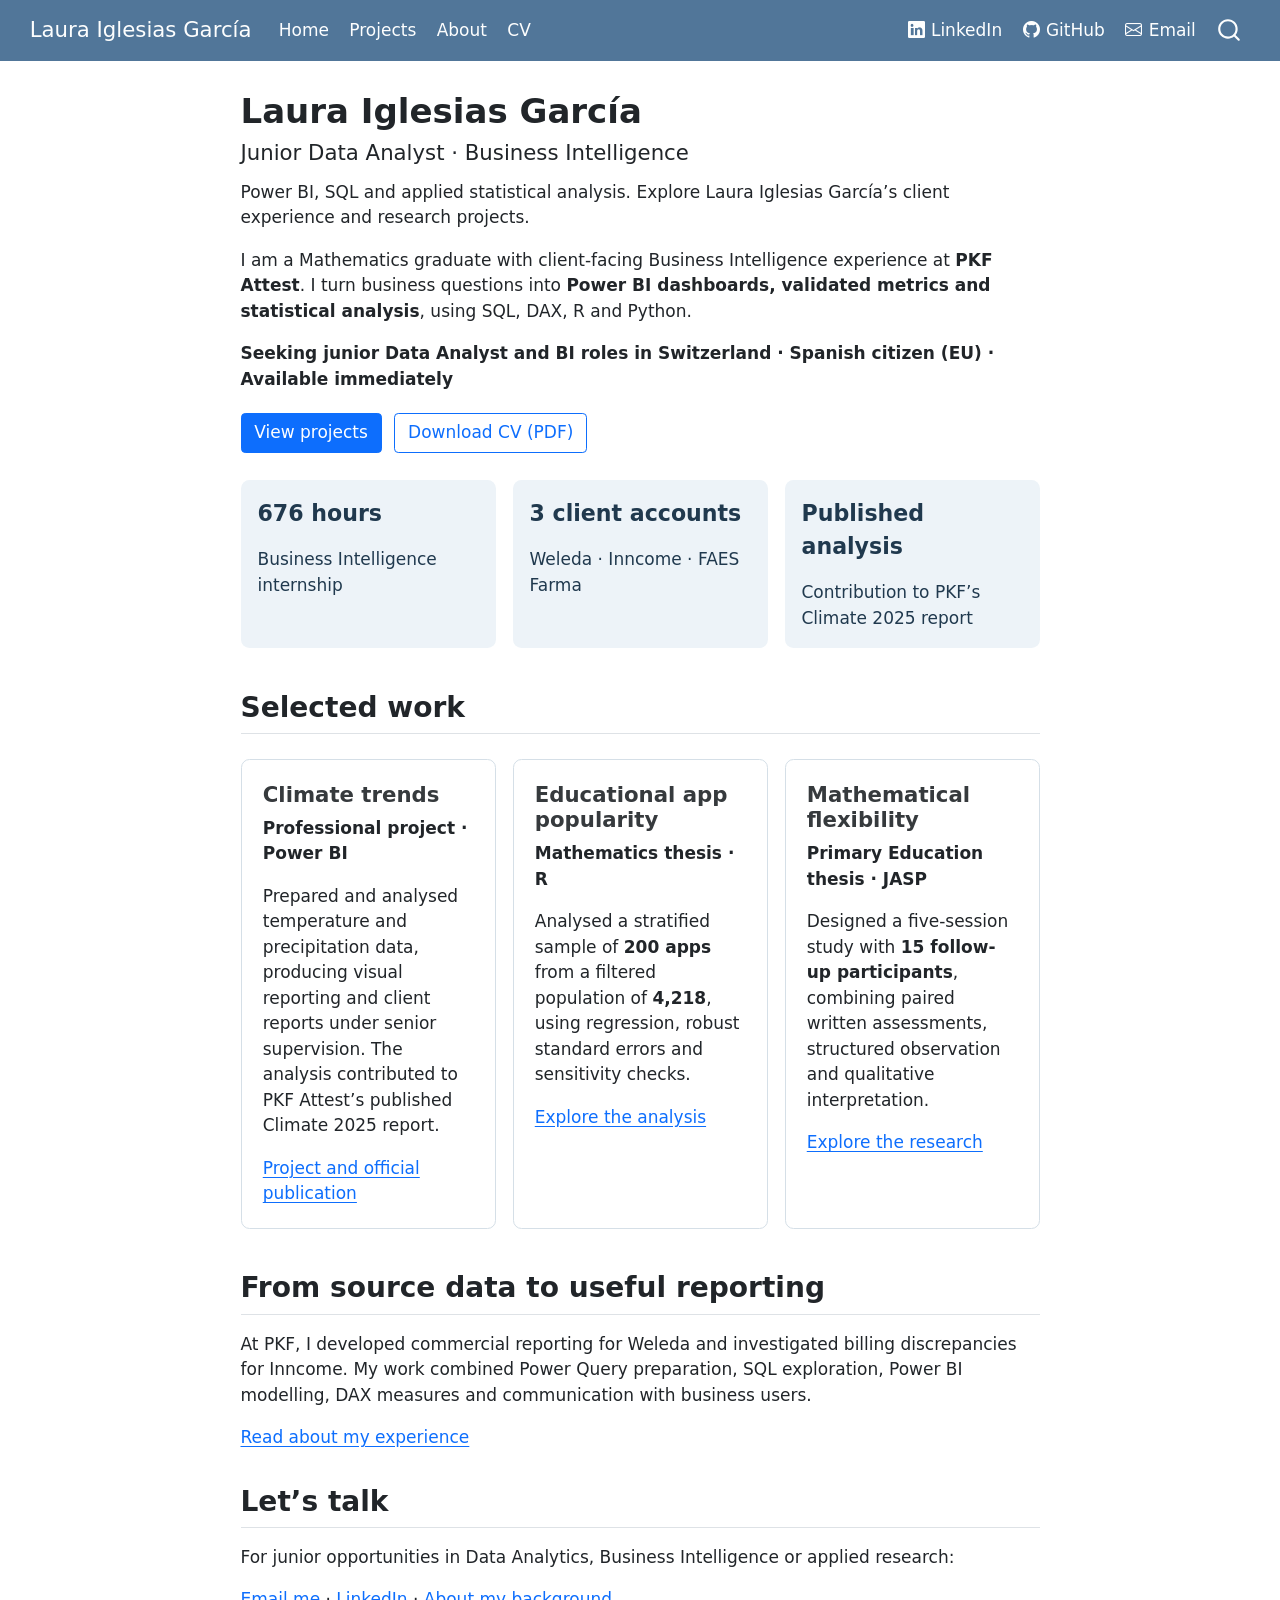
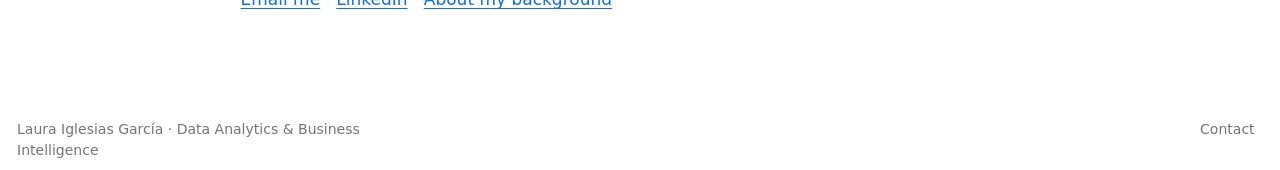
==== commit 528911a1: "Built site for gh-pages" ====
--- a/index.html
+++ b/index.html
@@ -6,7 +6,7 @@
 
 <meta name="viewport" content="width=device-width, initial-scale=1.0, user-scalable=yes">
 
-<meta name="description" content="Mathematics graduate with Business Intelligence experience at PKF Attest. Power BI, SQL, Python and R.">
+<meta name="description" content="Power BI, SQL and applied statistical analysis. Explore Laura Iglesias García’s client experience and research projects.">
 
 <title>Laura Iglesias García</title>
 <style>
@@ -47,7 +47,7 @@
 <link href="site_libs/quarto-html/quarto-syntax-highlighting-63b5708e65d6cd79cd7618c58d0c21e7.css" rel="stylesheet" id="quarto-text-highlighting-styles">
 <script src="site_libs/bootstrap/bootstrap.min.js"></script>
 <link href="site_libs/bootstrap/bootstrap-icons.css" rel="stylesheet">
-<link href="site_libs/bootstrap/bootstrap-52ffe4dbadc2eabe6ae1d1383f2786ac.min.css" rel="stylesheet" append-hash="true" id="quarto-bootstrap" data-mode="light">
+<link href="site_libs/bootstrap/bootstrap-496f847ee350b268dad36aec68740ad7.min.css" rel="stylesheet" append-hash="true" id="quarto-bootstrap" data-mode="light">
 <script id="quarto-search-options" type="application/json">{
   "location": "navbar",
   "copy-button": false,
@@ -77,11 +77,12 @@
 }</script>
 
 
+<link rel="stylesheet" href="portfolio.css">
 <meta property="og:title" content="Laura Iglesias García">
-<meta property="og:description" content="Mathematics graduate with Business Intelligence experience at PKF Attest. Power BI, SQL, Python and R.">
+<meta property="og:description" content="Power BI, SQL and applied statistical analysis. Explore Laura Iglesias García’s client experience and research projects.">
 <meta property="og:site_name" content="Laura Iglesias García">
 <meta name="twitter:title" content="Laura Iglesias García">
-<meta name="twitter:description" content="Mathematics graduate with Business Intelligence experience at PKF Attest. Power BI, SQL, Python and R.">
+<meta name="twitter:description" content="Power BI, SQL and applied statistical analysis. Explore Laura Iglesias García’s client experience and research projects.">
 <meta name="twitter:card" content="summary">
 </head>
 
@@ -158,7 +159,7 @@
 
 <div>
   <div class="description">
-    <p>Mathematics graduate with Business Intelligence experience at PKF Attest. Power BI, SQL, Python and R.</p>
+    Power BI, SQL and applied statistical analysis. Explore Laura Iglesias García’s client experience and research projects.
   </div>
 </div>
 
@@ -175,97 +176,59 @@
 </header>
 
 
-<section id="reliable-data.-clear-analysis.-useful-reporting." class="level2">
-<h2 class="anchored" data-anchor-id="reliable-data.-clear-analysis.-useful-reporting.">Reliable data. Clear analysis. Useful reporting.</h2>
-<p>I am a Mathematics graduate with practical Business Intelligence experience at PKF Attest, where I worked on live client projects involving data preparation, modelling and reporting.</p>
-<p>I work mainly with <strong>Power BI and SQL</strong>, with <strong>Python and R</strong> for analysis. I am seeking a junior Data Analyst or BI Analyst role in an international, English-speaking team.</p>
-<p><strong>Available immediately · Spanish citizen (EU)</strong></p>
-<p><a href="Laura_Iglesias_García_CV.pdf" class="btn btn-primary">Download CV (PDF)</a> <a href="./about.html">About me</a> · <a href="https://www.linkedin.com/in/laura-iglesias-g">LinkedIn</a> · <a href="mailto:lauraiglesiasgarcia23@outlook.es">Email</a></p>
+<div class="portfolio-intro">
+<p>I am a Mathematics graduate with client-facing Business Intelligence experience at <strong>PKF Attest</strong>. I turn business questions into <strong>Power BI dashboards, validated metrics and statistical analysis</strong>, using SQL, DAX, R and Python.</p>
+<p><strong>Seeking junior Data Analyst and BI roles in Switzerland · Spanish citizen (EU) · Available immediately</strong></p>
+<div class="portfolio-actions">
+<p><a href="./projects.html" class="btn btn-primary">View projects</a> <a href="Laura_Iglesias_García_CV.pdf" class="btn btn-outline-primary">Download CV (PDF)</a></p>
+</div>
+</div>
+<div class="portfolio-proof" aria-label="Experience at a glance">
+<div class="proof-item">
+<p><strong>676 hours</strong></p>
+<p>Business Intelligence internship</p>
+</div>
+<div class="proof-item">
+<p><strong>3 client accounts</strong></p>
+<p>Weleda · Inncome · FAES Farma</p>
+</div>
+<div class="proof-item">
+<p><strong>Published analysis</strong></p>
+<p>Contribution to PKF’s Climate 2025 report</p>
+</div>
+</div>
+<section id="selected-work" class="level2">
+<h2 class="anchored" data-anchor-id="selected-work">Selected work</h2>
+<div class="portfolio-grid">
+<section id="climate-trends" class="level3 portfolio-card">
+<h3 class="anchored" data-anchor-id="climate-trends">Climate trends</h3>
+<p><strong>Professional project · Power BI</strong></p>
+<p>Prepared and analysed temperature and precipitation data, producing visual reporting and client reports under senior supervision. The analysis contributed to PKF Attest’s published Climate 2025 report.</p>
+<p><a href="./projects.html#climate-trends-in-spain-and-europe">Project and official publication</a></p>
 </section>
-<section id="business-intelligence-experience" class="level2">
-<h2 class="anchored" data-anchor-id="business-intelligence-experience">Business Intelligence experience</h2>
-<p><strong>PKF Attest · Madrid · Business Intelligence Intern · 676 hours</strong></p>
-<p>The only intern in an eight-person BI team, working across three live client accounts.</p>
-<ul>
-<li>Developed Power BI dashboards and DAX calculations.</li>
-<li>Prepared data with Power Query and worked with SQL Server stored procedures and data models.</li>
-<li>Investigated duplicate records affecting reconciliation between two source systems.</li>
-<li>Independently designed a client tracking report, from requirements discussions to reporting pages.</li>
-<li>Presented dashboards and trained business users.</li>
-</ul>
-<p><a href="./about.html#business-intelligence-experience">Read more about my experience</a></p>
+<section id="educational-app-popularity" class="level3 portfolio-card">
+<h3 class="anchored" data-anchor-id="educational-app-popularity">Educational app popularity</h3>
+<p><strong>Mathematics thesis · R</strong></p>
+<p>Analysed a stratified sample of <strong>200 apps</strong> from a filtered population of <strong>4,218</strong>, using regression, robust standard errors and sensitivity checks.</p>
+<p><a href="./gamification.html">Explore the analysis</a></p>
 </section>
-<section id="selected-projects" class="level2">
-<h2 class="anchored" data-anchor-id="selected-projects">Selected projects</h2>
-<section id="gamification-commercial-success-in-educational-math-apps" class="level3">
-<h3 class="anchored" data-anchor-id="gamification-commercial-success-in-educational-math-apps">Gamification &amp; Commercial Success in Educational Math Apps</h3>
-<p><strong>Mathematics bachelor’s thesis · R · Statistical analysis</strong></p>
-<p>Which gamification features are associated with app downloads?</p>
-<p>An exploratory analysis of 200 educational mathematics apps, using multiple linear regression, HC3 robust standard errors and sensitivity analyses.</p>
-<p><strong>Demonstrates:</strong> data preparation, statistical modelling, diagnostics and interpretation.</p>
-<p><a href="./gamification.html">Explore the case study</a> · <a href="https://github.com/lauraiglesiasgr/gamification-math-apps-analysis/tree/main/R">View the code</a></p>
+<section id="mathematical-flexibility" class="level3 portfolio-card">
+<h3 class="anchored" data-anchor-id="mathematical-flexibility">Mathematical flexibility</h3>
+<p><strong>Primary Education thesis · JASP</strong></p>
+<p>Designed a five-session study with <strong>15 follow-up participants</strong>, combining paired written assessments, structured observation and qualitative interpretation.</p>
+<p><a href="./mathematical-flexibility/index.html">Explore the research</a></p>
 </section>
-<section id="climate-trends-in-spain-and-europe" class="level3">
-<h3 class="anchored" data-anchor-id="climate-trends-in-spain-and-europe">Climate Trends in Spain and Europe</h3>
-<p><strong>PKF Attest project · End-to-end analysis · Published company report</strong></p>
-<p>Analysed temperature and precipitation trends across Spain and Europe, from source data through to short and long client reports. The report was subsequently published by PKF Attest.</p>
-<p><strong>Demonstrates:</strong> analysis of real-world data, interpretation of trends and communication of findings.</p>
-<p><a href="https://www.pkf-attest.es/tecnologia/en/novedades-itc/informe-clima-2025-datos-power-bi/">Official publication (English)</a> · <a href="https://www.pkf-attest.es/tecnologia/wp-content/uploads/sites/2/2025/09/Informe-Clima-2025-min.pdf">Read the report (PDF, Spanish)</a></p>
+</div>
 </section>
-<section id="mathematical-flexibility-in-primary-education" class="level3">
-<h3 class="anchored" data-anchor-id="mathematical-flexibility-in-primary-education">Mathematical Flexibility in Primary Education</h3>
-<p><strong>Primary Education bachelor’s thesis · Mixed methods · JASP</strong></p>
-<p>Designed a five-session classroom study combining written assessments, structured observation and qualitative records. The follow-up sample comprised 15 participants within a class of 22.</p>
-<p><strong>Demonstrates:</strong> research design, structured data collection, statistical analysis and critical evaluation of measurement.</p>
-<p><a href="./mathematical-flexibility/index.html">Explore the case study</a> · <a href="./mathematical-flexibility/evidence.html">Inspect the results</a></p>
+<section id="from-source-data-to-useful-reporting" class="level2">
+<h2 class="anchored" data-anchor-id="from-source-data-to-useful-reporting">From source data to useful reporting</h2>
+<p>At PKF, I developed commercial reporting for Weleda and investigated billing discrepancies for Inncome. My work combined Power Query preparation, SQL exploration, Power BI modelling, DAX measures and communication with business users.</p>
+<p><a href="./about.html#business-intelligence-experience">Read about my experience</a></p>
 </section>
-</section>
-<section id="technical-focus" class="level2">
-<h2 class="anchored" data-anchor-id="technical-focus">Technical focus</h2>
-<table class="caption-top table">
-<colgroup>
-<col style="width: 50%">
-<col style="width: 50%">
-</colgroup>
-<thead>
-<tr class="header">
-<th>Area</th>
-<th>Tools</th>
-</tr>
-</thead>
-<tbody>
-<tr class="odd">
-<td>Business Intelligence</td>
-<td>Power BI, DAX</td>
-</tr>
-<tr class="even">
-<td>Data preparation and integration</td>
-<td>Power Query, SSIS, Azure Data Factory</td>
-</tr>
-<tr class="odd">
-<td>Databases and modelling</td>
-<td>SQL, SQL Server</td>
-</tr>
-<tr class="even">
-<td>Analysis and statistics</td>
-<td>Python, R, JASP</td>
-</tr>
-</tbody>
-</table>
-</section>
-<section id="education" class="level2">
-<h2 class="anchored" data-anchor-id="education">Education</h2>
-<p><strong>BSc in Mathematics</strong><br>
-Universidad Rey Juan Carlos · 2020–2026 · 240 ECTS</p>
-<p><strong>Bachelor’s Degree in Primary Education</strong><br>
-Universidad Rey Juan Carlos · 2020–2026 · 240 ECTS</p>
-<p>Two separate qualifications completed concurrently through a six-year double-degree programme.</p>
-<p><a href="./about.html#education">More about my background</a></p>
-</section>
-<section id="contact" class="level2">
-<h2 class="anchored" data-anchor-id="contact">Contact</h2>
-<p>Interested in discussing a junior opportunity in Data Analytics, Business Intelligence or applied research?</p>
-<p><a href="mailto:lauraiglesiasgarcia23@outlook.es">Email me</a> · <a href="https://www.linkedin.com/in/laura-iglesias-g">Connect on LinkedIn</a> · <a href="https://github.com/lauraiglesiasgr">Explore my GitHub</a></p>
+<section id="lets-talk" class="level2">
+<h2 class="anchored" data-anchor-id="lets-talk">Let’s talk</h2>
+<p>For junior opportunities in Data Analytics, Business Intelligence or applied research:</p>
+<p><a href="mailto:lauraiglesiasgarcia23@outlook.es">Email me</a> · <a href="https://www.linkedin.com/in/laura-iglesias-g">LinkedIn</a> · <a href="./about.html">About my background</a></p>
 
 
 </section>
--- a/portfolio.css
+++ b/portfolio.css
@@ -0,0 +1,15 @@
+/* Shared portfolio layout: wraps naturally on narrow screens. */
+.portfolio-intro { max-width: 52rem; margin-bottom: 1.6rem; }
+.portfolio-actions { display: flex; flex-wrap: wrap; gap: .75rem; margin: 1.2rem 0; }
+.portfolio-actions p { display: contents; }
+.portfolio-proof, .portfolio-grid { display: grid; grid-template-columns: repeat(3, minmax(0, 1fr)); gap: 1rem; margin: 1.5rem 0 2.5rem; }
+.proof-item { padding: 1rem; background: #edf3f8; border-radius: .5rem; color: #20394e; }
+.proof-item strong { font-size: 1.3rem; }
+.proof-item p:last-child, .portfolio-card p:last-child { margin-bottom: 0; }
+.portfolio-card { padding: 1.25rem; border: 1px solid #d5dfe7; border-radius: .5rem; }
+.portfolio-card h3 { margin-top: 0; font-size: 1.25rem; }
+a:focus-visible { outline: 3px solid #1e648e; outline-offset: 3px; }
+@media (max-width: 760px) {
+  .portfolio-proof, .portfolio-grid { grid-template-columns: 1fr; }
+  .portfolio-actions .btn { text-align: center; }
+}
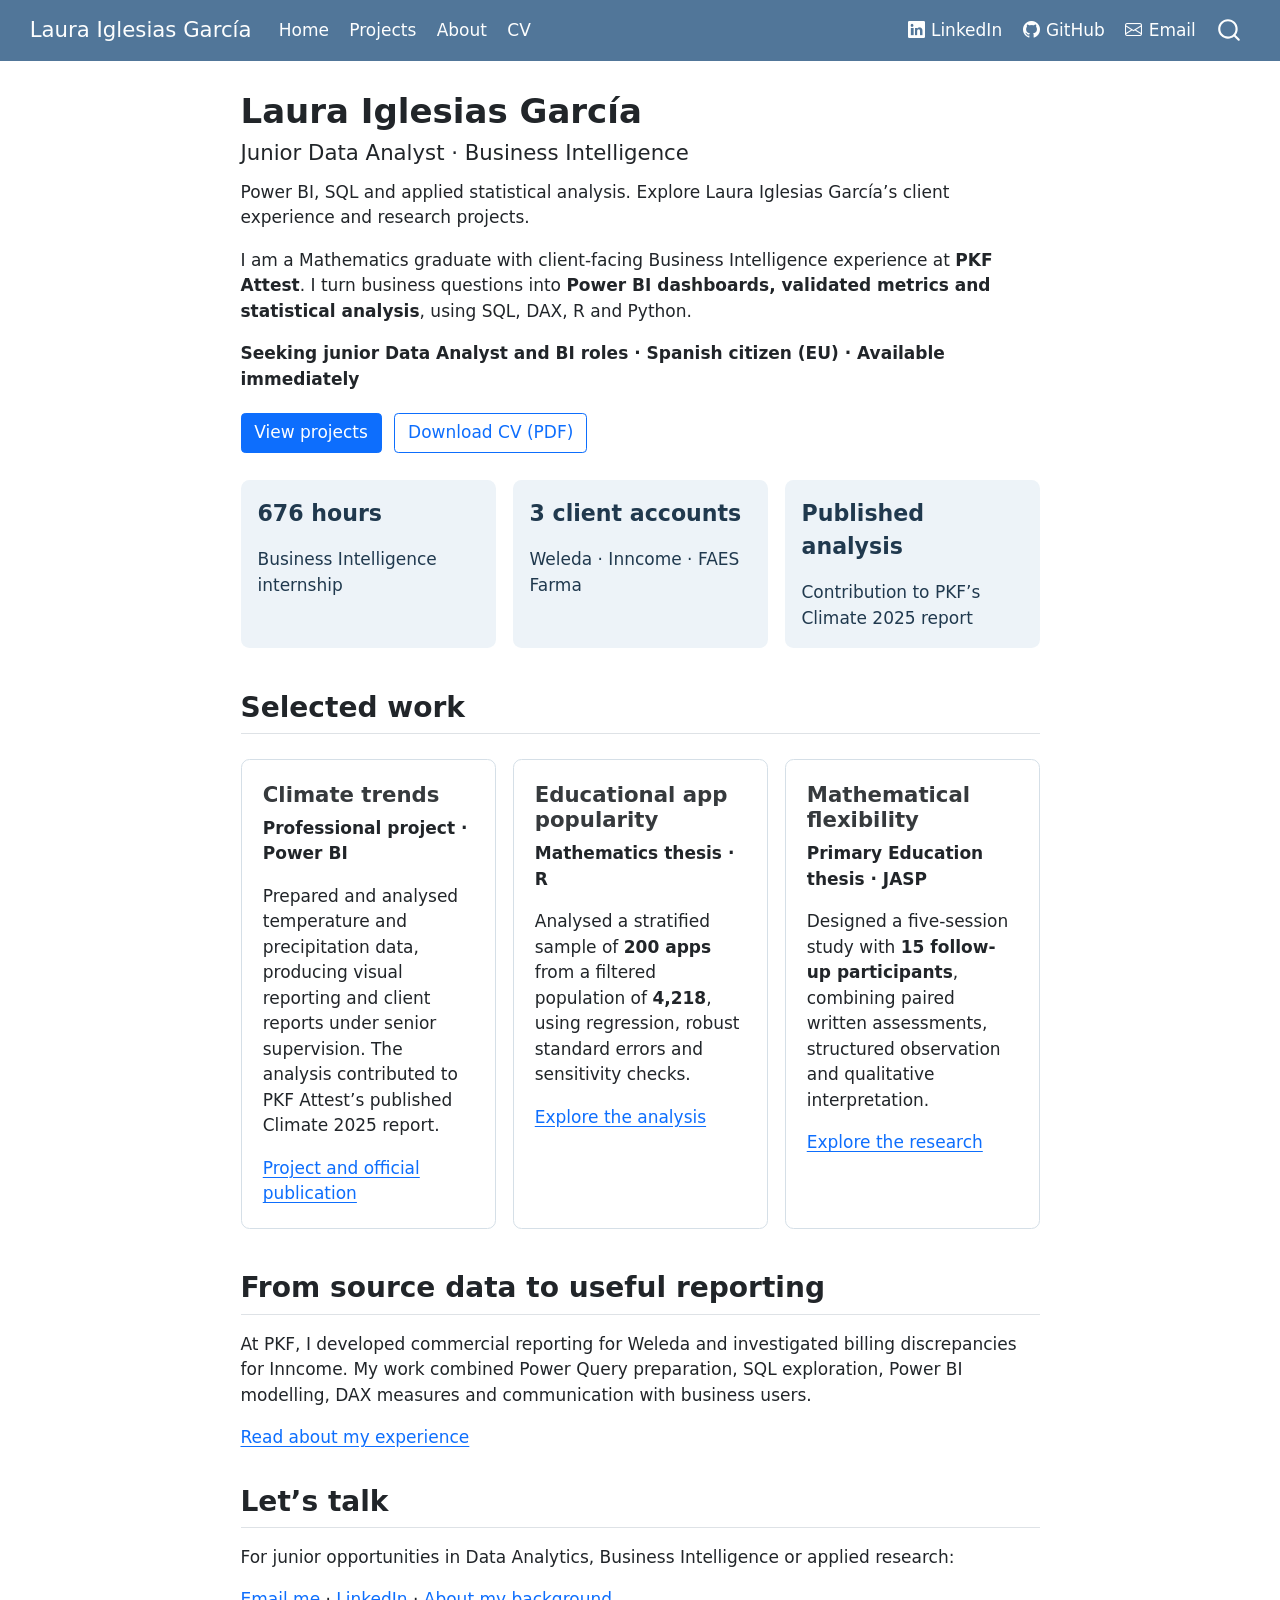
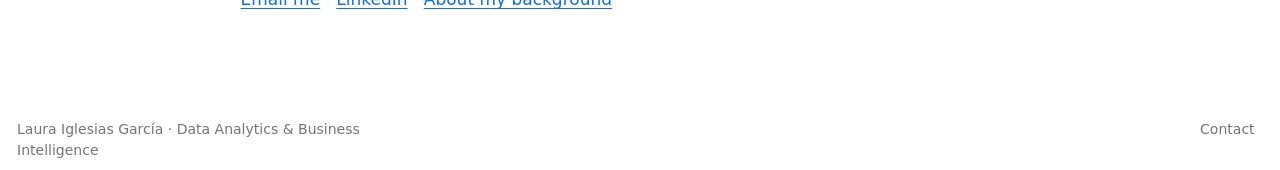
==== commit fa2ec740: "Built site for gh-pages" ====
--- a/index.html
+++ b/index.html
@@ -47,7 +47,7 @@
 <link href="site_libs/quarto-html/quarto-syntax-highlighting-63b5708e65d6cd79cd7618c58d0c21e7.css" rel="stylesheet" id="quarto-text-highlighting-styles">
 <script src="site_libs/bootstrap/bootstrap.min.js"></script>
 <link href="site_libs/bootstrap/bootstrap-icons.css" rel="stylesheet">
-<link href="site_libs/bootstrap/bootstrap-496f847ee350b268dad36aec68740ad7.min.css" rel="stylesheet" append-hash="true" id="quarto-bootstrap" data-mode="light">
+<link href="site_libs/bootstrap/bootstrap-ded4168630e1422961a6247c4ac5fe91.min.css" rel="stylesheet" append-hash="true" id="quarto-bootstrap" data-mode="light">
 <script id="quarto-search-options" type="application/json">{
   "location": "navbar",
   "copy-button": false,
@@ -178,7 +178,7 @@
 
 <div class="portfolio-intro">
 <p>I am a Mathematics graduate with client-facing Business Intelligence experience at <strong>PKF Attest</strong>. I turn business questions into <strong>Power BI dashboards, validated metrics and statistical analysis</strong>, using SQL, DAX, R and Python.</p>
-<p><strong>Seeking junior Data Analyst and BI roles in Switzerland · Spanish citizen (EU) · Available immediately</strong></p>
+<p><strong>Seeking junior Data Analyst and BI roles · Spanish citizen (EU) · Available immediately</strong></p>
 <div class="portfolio-actions">
 <p><a href="./projects.html" class="btn btn-primary">View projects</a> <a href="Laura_Iglesias_García_CV.pdf" class="btn btn-outline-primary">Download CV (PDF)</a></p>
 </div>
--- a/portfolio.css
+++ b/portfolio.css
@@ -13,3 +13,8 @@
   .portfolio-proof, .portfolio-grid { grid-template-columns: 1fr; }
   .portfolio-actions .btn { text-align: center; }
 }
+
+/* Keep wide research tables scrollable without widening small screens. */
+@media (max-width: 600px) {
+  main table { display: block; max-width: 100%; overflow-x: auto; }
+}
